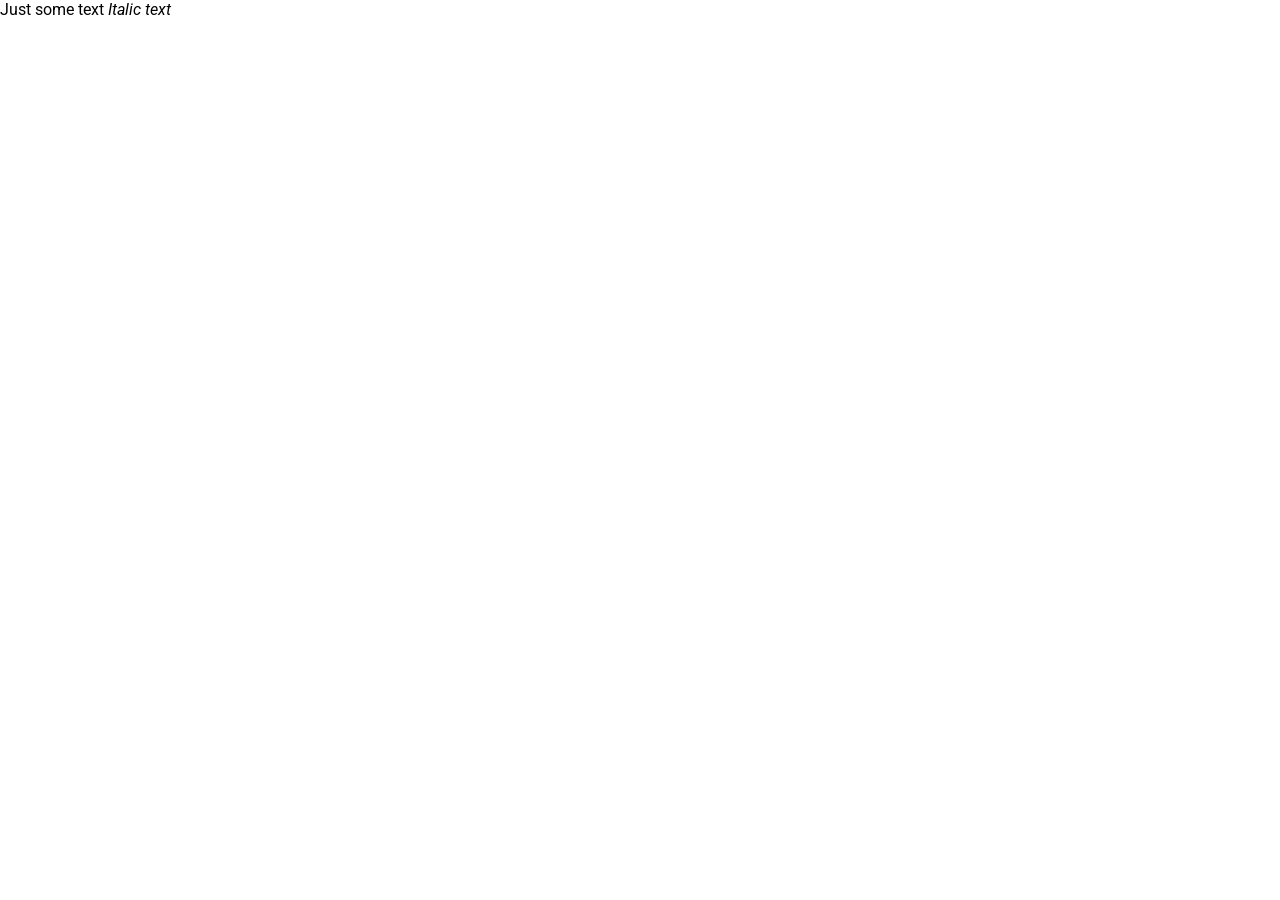
==== index.html @ 75c6f461 "chore: initial commit 1. Setup font as described in assignment description. 2. Configure rem referen" ====
<!doctype html>
<html lang="en">
  <head>
    <meta charset="UTF-8" />
    <meta name="viewport" content="width=device-width, initial-scale=1.0" />

    <link rel="stylesheet" href="css/reset.css" />

    <title>Document</title>
  </head>

  <body>
    Just some text

    <em> Italic text </em>
  </body>
</html>
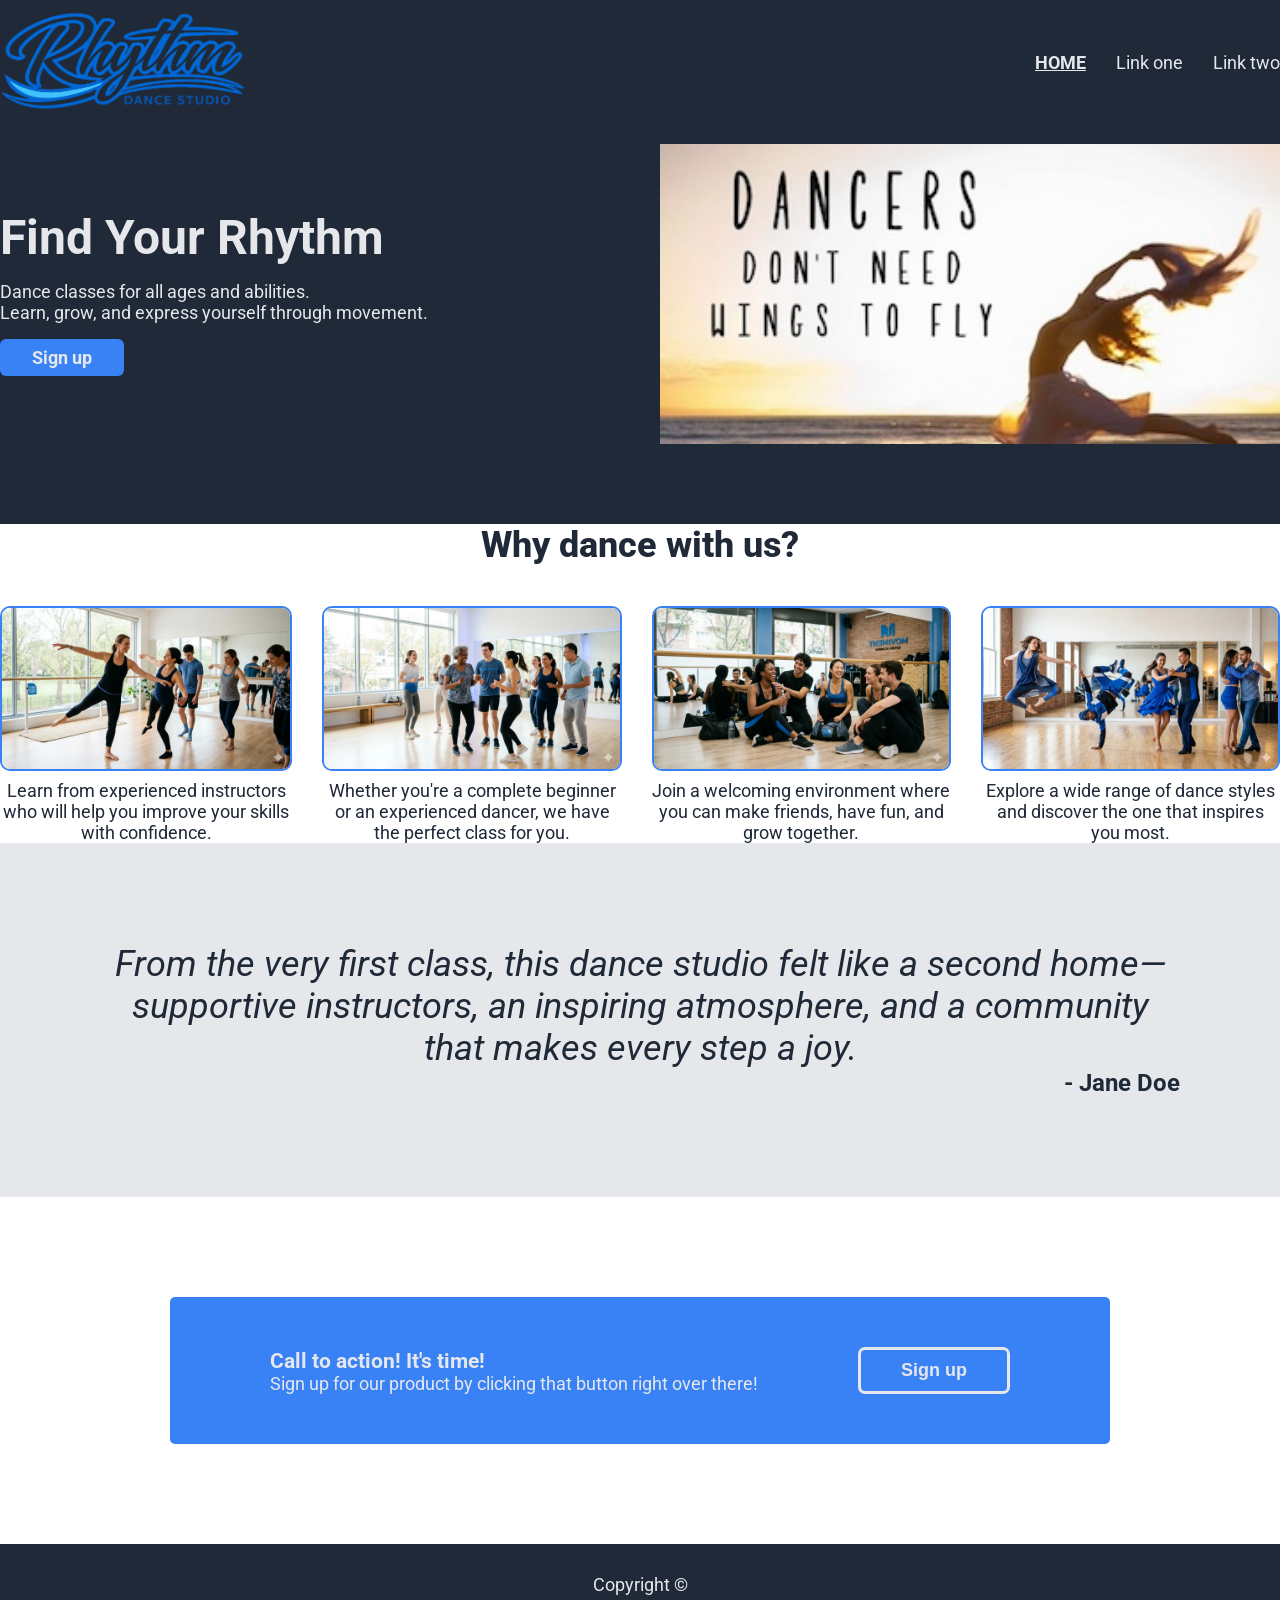
==== commit b0561b22: "Merge branch 'master' into feat-random-quote-section" ====
--- a/index.html
+++ b/index.html
@@ -1,17 +1,121 @@
 <!doctype html>
 <html lang="en">
-  <head>
-    <meta charset="UTF-8" />
-    <meta name="viewport" content="width=device-width, initial-scale=1.0" />
 
-    <link rel="stylesheet" href="css/reset.css" />
+<head>
+  <meta charset="UTF-8" />
+  <meta name="viewport" content="width=device-width, initial-scale=1.0" />
+  <link rel="stylesheet" href="css/reset.css" />
+  <link rel="stylesheet" href="css/typography.css" />
+  <link rel="stylesheet" href="css/style.css" />
 
-    <title>Document</title>
-  </head>
+  <title>Document</title>
+</head>
 
-  <body>
-    Just some text
+</html>
 
-    <em> Italic text </em>
-  </body>
-</html>
+<body>
+  <header>
+    <nav class="header-navigation">
+      <a href="./index.html">
+        <img src="./images/logo.png" alt="Rhythm Dance Studio" class="logo">
+      </a>
+      <ul class="header-links">
+        <li><a href="./index.html" class="active">HOME</a></li>
+        <li><a href="#">Link one</a></li>
+        <li><a href="#">Link two</a></li>
+      </ul>
+    </nav>
+
+    <div class="header-body">
+      <div class="header-body-content">
+        <h1 class="header-body-title">Find Your Rhythm</h1>
+        <p class="header-body-subtext">
+          Dance classes for all ages and abilities.
+          <br>
+          Learn, grow, and express yourself through movement.
+        </p>
+        <a href="#" class="btn-primary">Sign up</a>
+      </div>
+      <div class="header-body-image">
+        <img src="./images/dancer.jpeg" alt="Dancers do not need winks to fly">
+      </div>
+    </div>
+  </header>
+
+  <section>
+    <h2 class="section-title">Why dance with us?</h2>
+
+    <ul class="feature-list">
+      <li>
+        <figure class="feature">
+          <img src="./images/features/1.webp" alt="A teacher guiding students during a dance class." />
+
+          <figcaption>
+            Learn from experienced instructors who will help you improve your
+            skills with confidence.
+          </figcaption>
+        </figure>
+      </li>
+
+      <li>
+        <figure class="feature">
+          <img src="./images/features/2.webp" alt="Students of different ages and abilities dancing together." />
+
+          <figcaption>
+            Whether you're a complete beginner or an experienced dancer, we
+            have the perfect class for you.
+          </figcaption>
+        </figure>
+      </li>
+
+      <li>
+        <figure class="feature">
+          <img src="./images/features/3.webp" alt="Students laughing and interacting before or after class." />
+
+          <figcaption>
+            Join a welcoming environment where you can make friends, have fun,
+            and grow together.
+          </figcaption>
+        </figure>
+      </li>
+
+      <li>
+        <figure class="feature">
+          <img src="./images/features/4.webp"
+            alt="A showcase of different styles such as Salsa, Bachata, Hip-Hop, and Contemporary." />
+
+          <figcaption>
+            Explore a wide range of dance styles and discover the one that
+            inspires you most.
+          </figcaption>
+        </figure>
+      </li>
+    </ul>
+  </section>
+
+  <section class="quote-section">
+    <p class="text"><em>From the very first class, this dance studio felt like a second home—supportive
+        instructors, an
+        inspiring atmosphere, and a community that makes every step a joy.</em>
+    </p>
+    <p class="author"><strong>- Jane Doe</strong></p>
+  </section>
+
+  <section class="cta">
+    <div class="cta__content">
+      <h3 class="cta__title">Call to action! It's time!</h3>
+      <p class="cta__description">
+        Sign up for our product by clicking that button right over there!
+      </p>
+    </div>
+    <div class="cta__button-container">
+      <button class="cta__button">Sign up</button>
+    </div>
+  </section>
+
+  <footer class="footer">
+    <span class="footer__copyright">Copyright ©</span>
+  </footer>
+</body>
+
+</html>
--- a/css/typography.css
+++ b/css/typography.css
@@ -0,0 +1,9 @@
+.section-title {
+  font-size: var(--size-bigger);
+  font-weight: 800;
+  text-align: center;
+
+  margin-bottom: 4rem;
+
+  color: var(--color-text);
+}
--- a/css/style.css
+++ b/css/style.css
@@ -0,0 +1,184 @@
+.quote-section{
+    background-color: var(--color-text-light);
+    justify-content:center;
+    padding: 100px;
+}
+
+.quote-section .text{
+    font-size: var(--size-bigger);
+    font-weight: light;
+    color: var(--color-text);
+    text-align: center;
+}
+.quote-section .author{
+    font-size: var(--size-big);
+    color: var(--color-text);
+    text-align: right;
+}
+header {
+  background-color: var(--color-text);
+  padding: 0 0rem;
+}
+
+.header-navigation {
+  display: flex;
+  justify-content: space-between;
+  align-items: center;
+}
+
+.logo {
+  height: 10rem;
+  margin-top: 1rem;
+  margin-bottom: 1rem;
+}
+
+.header-links {
+  display: flex;
+  list-style: none;
+  gap: 3rem;
+}
+
+.header-links a {
+  color: var(--color-text-light);
+  text-decoration: none;
+  font-size: var(--size-normal);
+}
+
+.header-links a.active {
+  font-weight: bold;
+  text-decoration: underline;
+}
+
+.header-links a:hover {
+  font-weight: bold;
+}
+
+.header-body {
+  display: flex;
+  justify-content: space-between;
+  align-items: center;
+  gap: 4rem;
+  padding: 2rem 0 8rem;
+}
+
+.header-body-content {
+  flex: 1;
+  display: flex;
+  flex-direction: column;
+  align-items: flex-start;
+  gap: 1.6rem;
+}
+
+.header-body-title {
+  font-size: var(--size-hero);
+  font-weight: extra-bold;
+  color: var(--color-text-light);
+  line-height: 1.1;
+}
+
+.header-body-subtext {
+  font-size: var(--size-normal);
+  color: #e5e7eb;
+}
+
+.btn-primary {
+  display: inline-block;
+  background-color: var(--color-primary);
+  color: var(--color-text-light);
+  padding: 0.8rem 3.2rem;
+  border-radius: 6px;
+  text-decoration: none;
+  font-size: var(--size-normal);
+  font-weight: 700;
+  transition: all 0.3s ease;
+}
+
+.btn-primary:hover {
+  background-color: var(--color-text-light);
+  color: var(--color-primary);
+}
+
+.header-body-image {
+  flex: 1;
+  max-height: 300px;
+  overflow: hidden;
+  border-radius: none;
+}
+
+.header-body-image img {
+  width: 100%;
+  height: 100%;
+  object-fit: cover;
+}
+
+.feature {
+  min-width: 19rem;
+
+  overflow: hidden;
+}
+.feature img {
+  width: 100%;
+
+  object-fit: cover;
+
+  border: 2px solid var(--color-primary);
+  border-radius: 10px;
+}
+.feature figcaption {
+  font-size: var(--size-normal);
+  text-align: center;
+  margin-top: 0.5rem;
+}
+
+.feature-list {
+  display: flex;
+  list-style: none;
+  gap: 3rem;
+  justify-content: space-around;
+}
+/* -------------------------------cta - footer----------------------------------- */
+.cta {
+  display: flex;
+  justify-content: space-between;
+  align-items: center;
+
+  background-color: var(--color-primary);
+  border-radius: 0.5rem;
+  color: var(--color-text-light);
+
+  width: fit-content;
+  padding: 5rem 10rem;
+  margin: 10rem auto 10rem auto;
+  font-size: var(--size-normal);
+}
+
+.cta__button-container {
+  display: flex;
+  justify-content: center;
+  align-items: center;
+
+  gap: 2rem;
+  margin-left: 10rem;
+}
+.cta__button {
+  display: flex;
+  justify-content: center;
+  align-items: center;
+
+  padding: 1rem 4rem;
+  color: var(--color-text-light);
+  background-color: var(--color-primary);
+  font-size: var(--size-normal);
+  font-weight: 700;
+  border: 0.3rem solid var(--color-text-light);
+  border-radius: 0.7rem;
+  cursor: pointer;
+}
+
+.footer {
+  text-align: center;
+  background-color: var(--color-text);
+
+  padding: 3rem 0;
+  color: var(--color-text-light);
+}
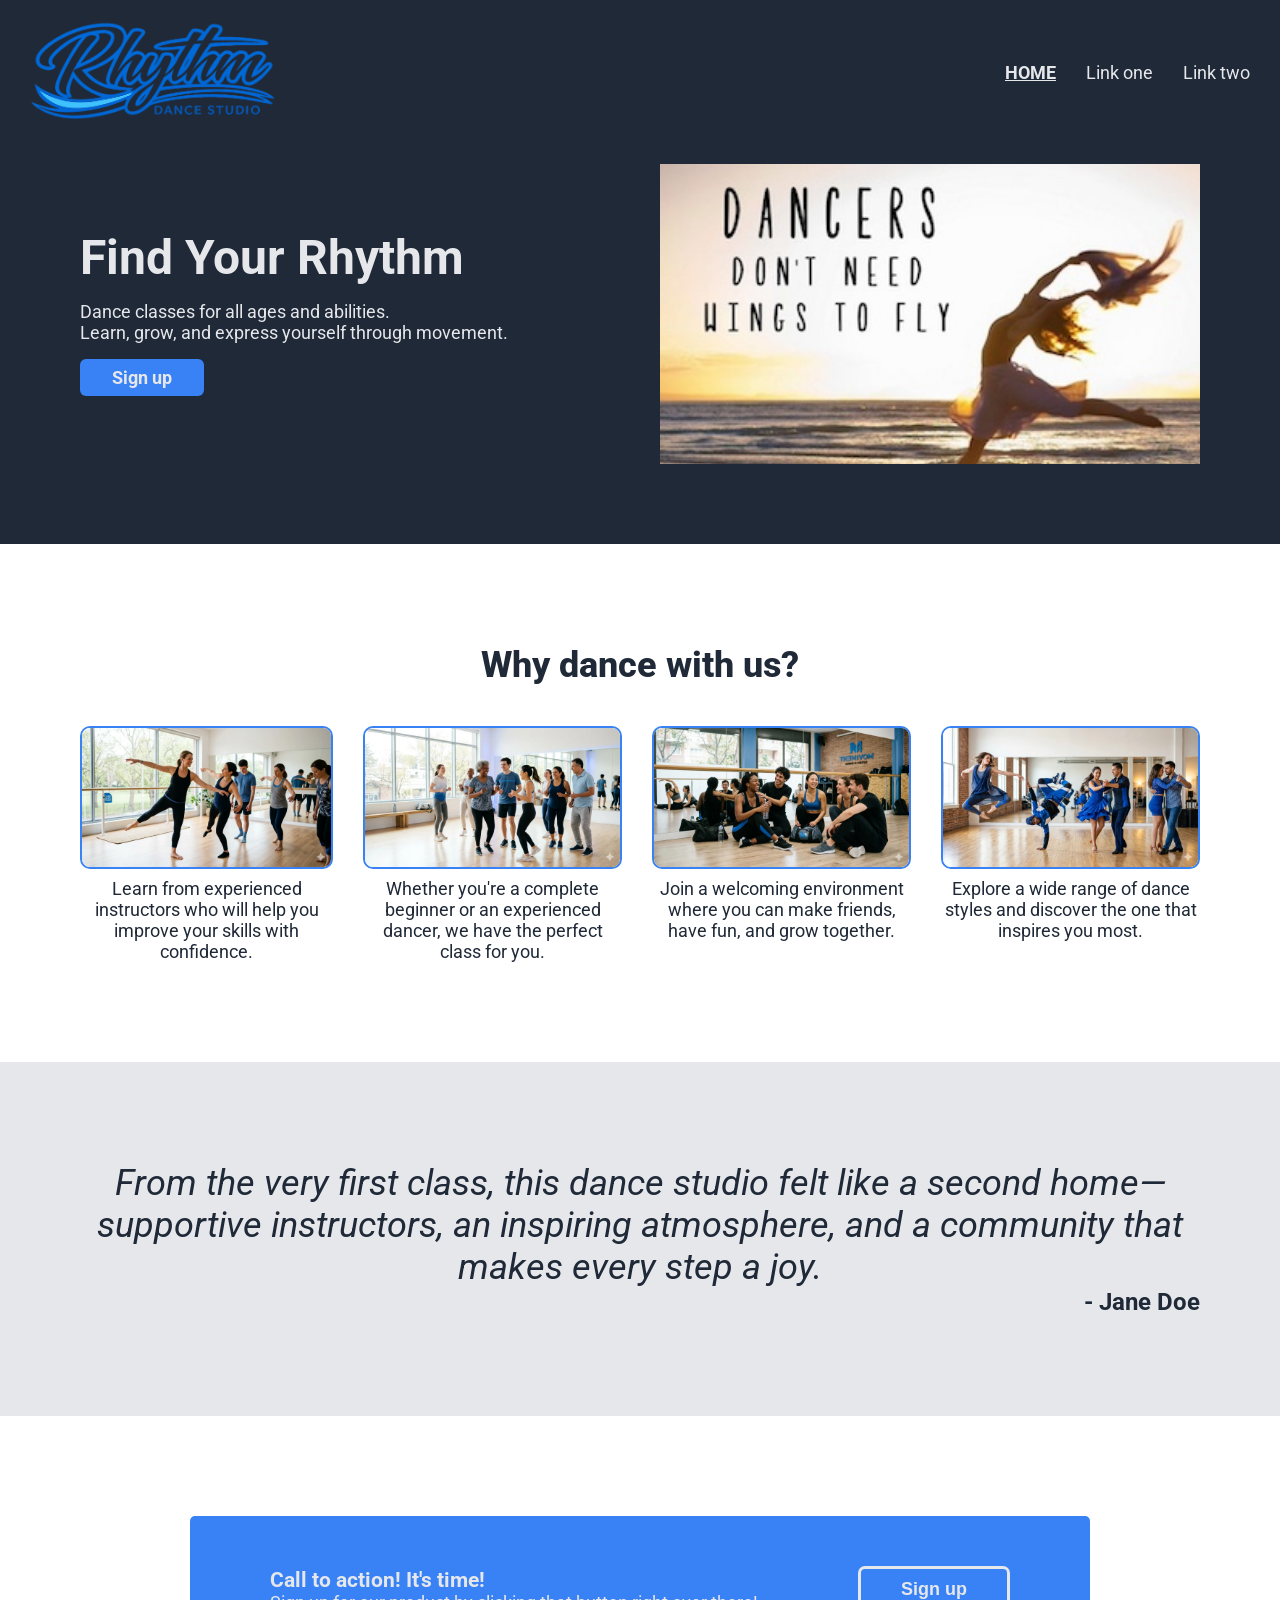
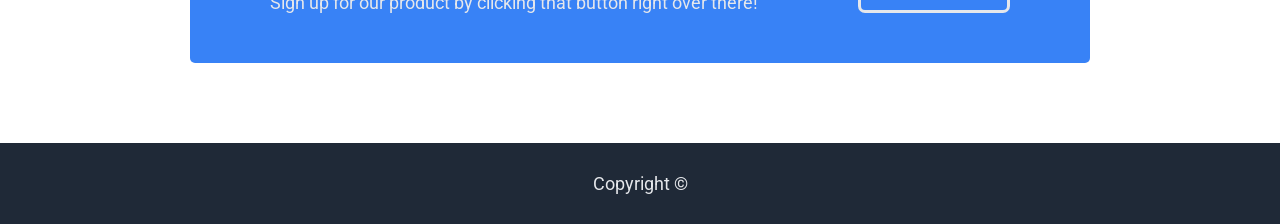
==== commit 38df27ad: "feat: arrange landing page section components into a column layout - Created .content-width, .vertic" ====
--- a/index.html
+++ b/index.html
@@ -1,121 +1,140 @@
 <!doctype html>
 <html lang="en">
+  <head>
+    <meta charset="UTF-8" />
+    <meta name="viewport" content="width=device-width, initial-scale=1.0" />
+    <link rel="stylesheet" href="css/reset.css" />
+    <link rel="stylesheet" href="css/typography.css" />
+    <link rel="stylesheet" href="css/style.css" />
+    <link rel="stylesheet" href="css/layout.css" />
 
-<head>
-  <meta charset="UTF-8" />
-  <meta name="viewport" content="width=device-width, initial-scale=1.0" />
-  <link rel="stylesheet" href="css/reset.css" />
-  <link rel="stylesheet" href="css/typography.css" />
-  <link rel="stylesheet" href="css/style.css" />
+    <title>Rhythm Dance Studio</title>
+  </head>
 
-  <title>Document</title>
-</head>
+  <body class="content-width">
+    <header>
+      <nav class="header-navigation">
+        <a href="./index.html">
+          <img src="./images/logo.png" alt="Rhythm Dance Studio" class="logo" />
+        </a>
 
+        <ul class="header-links">
+          <li><a href="./index.html" class="active">HOME</a></li>
+          <li><a href="#">Link one</a></li>
+          <li><a href="#">Link two</a></li>
+        </ul>
+      </nav>
+    </header>
+
+    <main class="vertical-column landing-page">
+      <section class="header-body">
+        <div class="header-body-content">
+          <h1 class="header-body-title">Find Your Rhythm</h1>
+
+          <p class="header-body-subtext">
+            Dance classes for all ages and abilities.
+            <br />
+            Learn, grow, and express yourself through movement.
+          </p>
+          <a href="#" class="btn-primary">Sign up</a>
+        </div>
+
+        <picture class="header-body-image">
+          <img
+            src="./images/dancer.jpeg"
+            alt="Dancers do not need wings to fly"
+          />
+        </picture>
+      </section>
+
+      <section>
+        <h2 class="section-title">Why dance with us?</h2>
+
+        <ul class="feature-list">
+          <li>
+            <figure class="feature">
+              <img
+                src="./images/features/1.webp"
+                alt="A teacher guiding students during a dance class."
+              />
+
+              <figcaption>
+                Learn from experienced instructors who will help you improve
+                your skills with confidence.
+              </figcaption>
+            </figure>
+          </li>
+
+          <li>
+            <figure class="feature">
+              <img
+                src="./images/features/2.webp"
+                alt="Students of different ages and abilities dancing together."
+              />
+
+              <figcaption>
+                Whether you're a complete beginner or an experienced dancer, we
+                have the perfect class for you.
+              </figcaption>
+            </figure>
+          </li>
+
+          <li>
+            <figure class="feature">
+              <img
+                src="./images/features/3.webp"
+                alt="Students laughing and interacting before or after class."
+              />
+
+              <figcaption>
+                Join a welcoming environment where you can make friends, have
+                fun, and grow together.
+              </figcaption>
+            </figure>
+          </li>
+
+          <li>
+            <figure class="feature">
+              <img
+                src="./images/features/4.webp"
+                alt="A showcase of different styles such as Salsa, Bachata, Hip-Hop, and Contemporary."
+              />
+
+              <figcaption>
+                Explore a wide range of dance styles and discover the one that
+                inspires you most.
+              </figcaption>
+            </figure>
+          </li>
+        </ul>
+      </section>
+
+      <section class="quote-section">
+        <p class="text">
+          <em
+            >From the very first class, this dance studio felt like a second
+            home—supportive instructors, an inspiring atmosphere, and a
+            community that makes every step a joy.</em
+          >
+        </p>
+        <p class="author"><strong>- Jane Doe</strong></p>
+      </section>
+
+      <section class="cta">
+        <div class="cta__content">
+          <h3 class="cta__title">Call to action! It's time!</h3>
+          <p class="cta__description">
+            Sign up for our product by clicking that button right over there!
+          </p>
+        </div>
+        <div class="cta__button-container">
+          <button class="cta__button">Sign up</button>
+        </div>
+      </section>
+    </main>
+
+    <footer class="footer">
+      <span class="footer__copyright">Copyright ©</span>
+    </footer>
+  </body>
 </html>
-
-<body>
-  <header>
-    <nav class="header-navigation">
-      <a href="./index.html">
-        <img src="./images/logo.png" alt="Rhythm Dance Studio" class="logo">
-      </a>
-      <ul class="header-links">
-        <li><a href="./index.html" class="active">HOME</a></li>
-        <li><a href="#">Link one</a></li>
-        <li><a href="#">Link two</a></li>
-      </ul>
-    </nav>
-
-    <div class="header-body">
-      <div class="header-body-content">
-        <h1 class="header-body-title">Find Your Rhythm</h1>
-        <p class="header-body-subtext">
-          Dance classes for all ages and abilities.
-          <br>
-          Learn, grow, and express yourself through movement.
-        </p>
-        <a href="#" class="btn-primary">Sign up</a>
-      </div>
-      <div class="header-body-image">
-        <img src="./images/dancer.jpeg" alt="Dancers do not need winks to fly">
-      </div>
-    </div>
-  </header>
-
-  <section>
-    <h2 class="section-title">Why dance with us?</h2>
-
-    <ul class="feature-list">
-      <li>
-        <figure class="feature">
-          <img src="./images/features/1.webp" alt="A teacher guiding students during a dance class." />
-
-          <figcaption>
-            Learn from experienced instructors who will help you improve your
-            skills with confidence.
-          </figcaption>
-        </figure>
-      </li>
-
-      <li>
-        <figure class="feature">
-          <img src="./images/features/2.webp" alt="Students of different ages and abilities dancing together." />
-
-          <figcaption>
-            Whether you're a complete beginner or an experienced dancer, we
-            have the perfect class for you.
-          </figcaption>
-        </figure>
-      </li>
-
-      <li>
-        <figure class="feature">
-          <img src="./images/features/3.webp" alt="Students laughing and interacting before or after class." />
-
-          <figcaption>
-            Join a welcoming environment where you can make friends, have fun,
-            and grow together.
-          </figcaption>
-        </figure>
-      </li>
-
-      <li>
-        <figure class="feature">
-          <img src="./images/features/4.webp"
-            alt="A showcase of different styles such as Salsa, Bachata, Hip-Hop, and Contemporary." />
-
-          <figcaption>
-            Explore a wide range of dance styles and discover the one that
-            inspires you most.
-          </figcaption>
-        </figure>
-      </li>
-    </ul>
-  </section>
-
-  <section class="quote-section">
-    <p class="text"><em>From the very first class, this dance studio felt like a second home—supportive
-        instructors, an
-        inspiring atmosphere, and a community that makes every step a joy.</em>
-    </p>
-    <p class="author"><strong>- Jane Doe</strong></p>
-  </section>
-
-  <section class="cta">
-    <div class="cta__content">
-      <h3 class="cta__title">Call to action! It's time!</h3>
-      <p class="cta__description">
-        Sign up for our product by clicking that button right over there!
-      </p>
-    </div>
-    <div class="cta__button-container">
-      <button class="cta__button">Sign up</button>
-    </div>
-  </section>
-
-  <footer class="footer">
-    <span class="footer__copyright">Copyright ©</span>
-  </footer>
-</body>
-
-</html>
--- a/css/style.css
+++ b/css/style.css
@@ -1,21 +1,23 @@
-.quote-section{
-    background-color: var(--color-text-light);
-    justify-content:center;
-    padding: 100px;
+.quote-section {
+  background-color: var(--color-text-light);
+  justify-content: center;
+  padding: 100px;
 }
 
-.quote-section .text{
-    font-size: var(--size-bigger);
-    font-weight: light;
-    color: var(--color-text);
-    text-align: center;
+.quote-section .text {
+  font-size: var(--size-bigger);
+  font-weight: light;
+  color: var(--color-text);
+  text-align: center;
 }
-.quote-section .author{
-    font-size: var(--size-big);
-    color: var(--color-text);
-    text-align: right;
+.quote-section .author {
+  font-size: var(--size-big);
+  color: var(--color-text);
+  text-align: right;
 }
-header {
+
+header,
+.header-body {
   background-color: var(--color-text);
   padding: 0 0rem;
 }
@@ -24,6 +26,8 @@
   display: flex;
   justify-content: space-between;
   align-items: center;
+
+  padding: 1rem 3rem;
 }
 
 .logo {
@@ -50,13 +54,16 @@
 }
 
 .header-links a:hover {
-  font-weight: bold;
+  text-decoration: underline;
 }
 
 .header-body {
   display: flex;
   justify-content: space-between;
   align-items: center;
+
+  width: 100%;
+
   gap: 4rem;
   padding: 2rem 0 8rem;
 }
@@ -136,10 +143,10 @@
   gap: 3rem;
   justify-content: space-around;
 }
-/* -------------------------------cta - footer----------------------------------- */
+
 .cta {
   display: flex;
-  justify-content: space-between;
+  justify-content: center;
   align-items: center;
 
   background-color: var(--color-primary);
@@ -148,7 +155,7 @@
 
   width: fit-content;
   padding: 5rem 10rem;
-  margin: 10rem auto 10rem auto;
+  /* margin: 10rem auto 10rem auto; */
   font-size: var(--size-normal);
 }
 
--- a/css/layout.css
+++ b/css/layout.css
@@ -0,0 +1,21 @@
+.content-width {
+  max-width: 140rem;
+  margin: 0 auto;
+}
+
+.vertical-column {
+  display: flex;
+  flex-direction: column;
+
+  align-items: center;
+
+  gap: 10rem;
+}
+
+.landing-page > section {
+  padding-left: 8rem;
+  padding-right: 8rem;
+}
+.landing-page + footer {
+  margin-top: 8rem;
+}
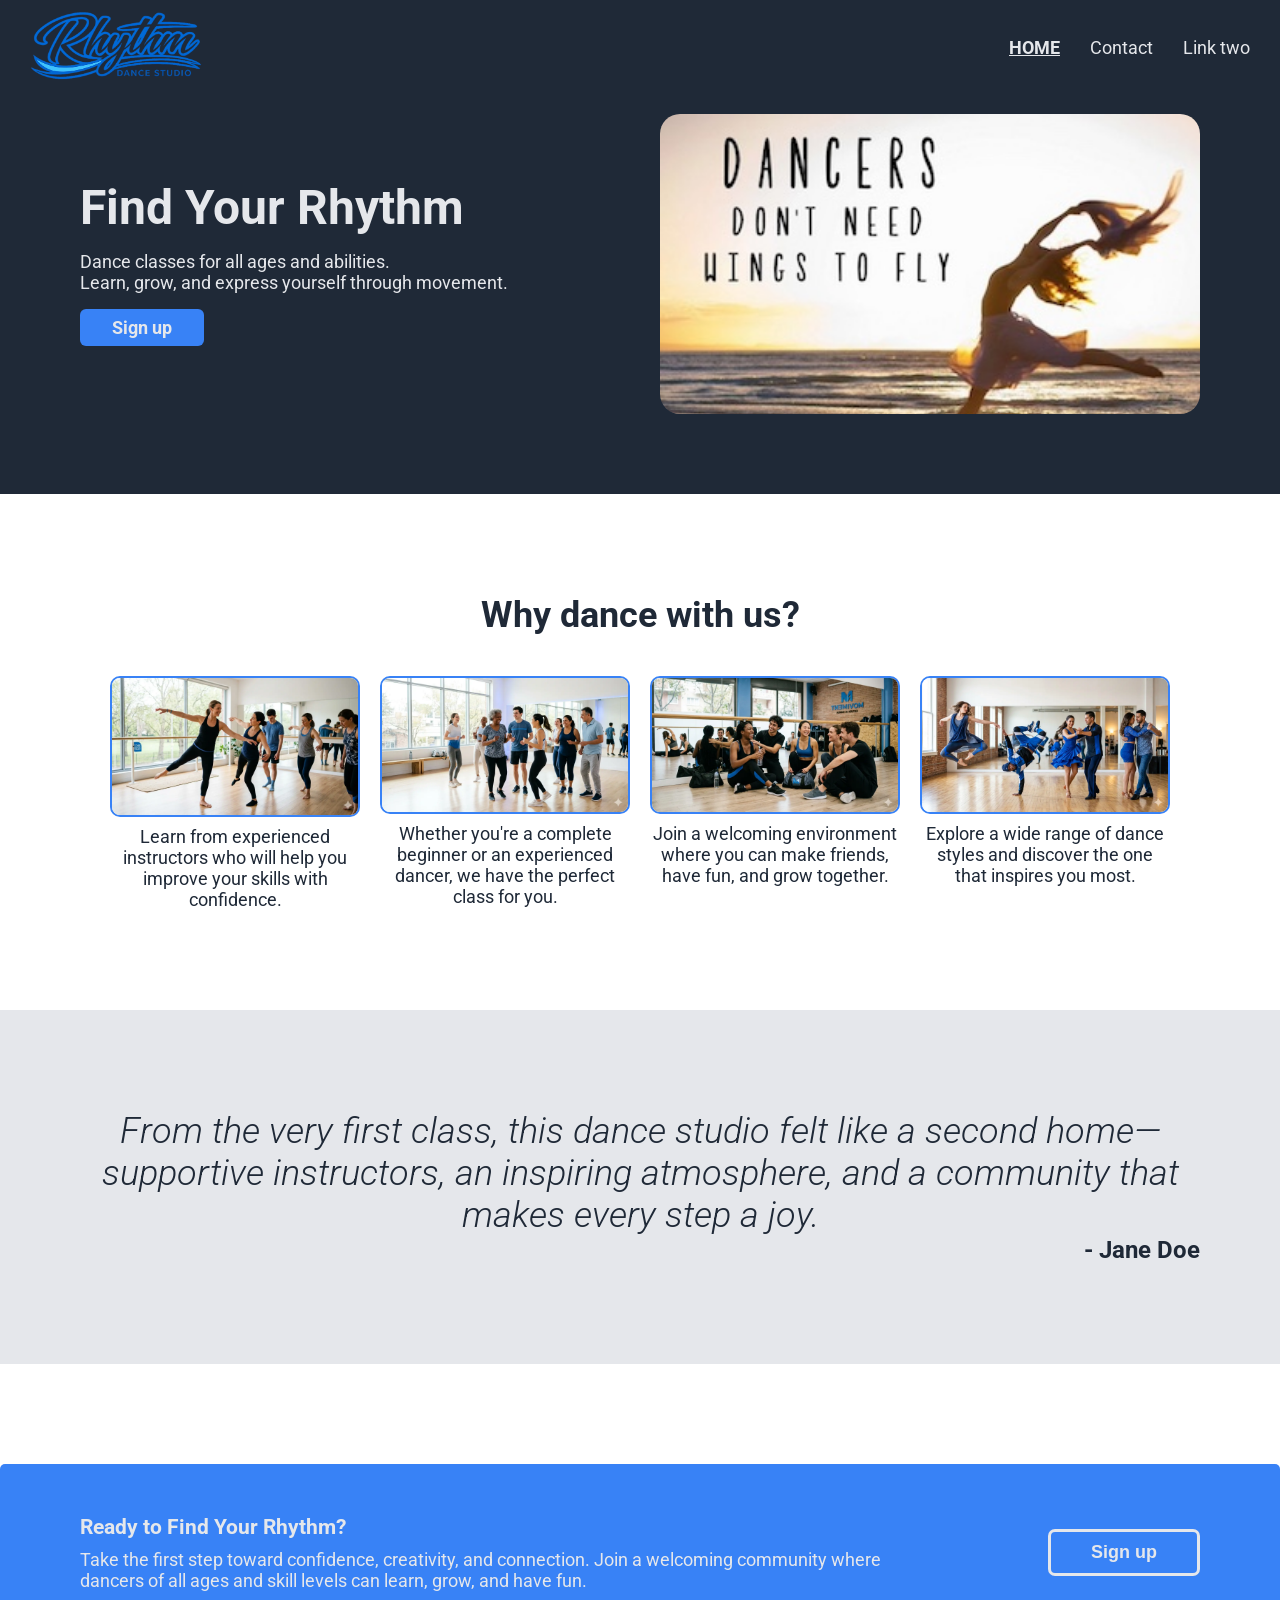
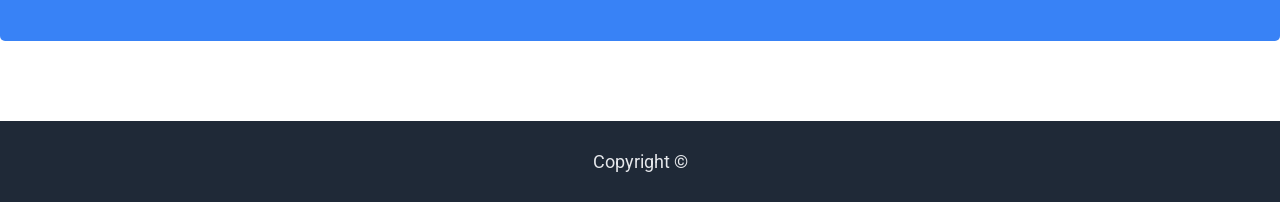
==== commit a40353e8: "Merge remote-tracking branch 'upstream/master'" ====
--- a/index.html
+++ b/index.html
@@ -3,6 +3,7 @@
   <head>
     <meta charset="UTF-8" />
     <meta name="viewport" content="width=device-width, initial-scale=1.0" />
+
     <link rel="stylesheet" href="css/reset.css" />
     <link rel="stylesheet" href="css/typography.css" />
     <link rel="stylesheet" href="css/style.css" />
@@ -20,18 +21,18 @@
 
         <ul class="header-links">
           <li><a href="./index.html" class="active">HOME</a></li>
-          <li><a href="#">Link one</a></li>
+          <li><a href="./pages/contact.html">Contact</a></li>
           <li><a href="#">Link two</a></li>
         </ul>
       </nav>
     </header>
 
-    <main class="vertical-column landing-page">
-      <section class="header-body">
-        <div class="header-body-content">
-          <h1 class="header-body-title">Find Your Rhythm</h1>
+    <main class="vertical-column sections-padding">
+      <section class="hero-body">
+        <div class="hero-body-content">
+          <h1 class="hero-body-title">Find Your Rhythm</h1>
 
-          <p class="header-body-subtext">
+          <p class="hero-body-subtext">
             Dance classes for all ages and abilities.
             <br />
             Learn, grow, and express yourself through movement.
@@ -39,7 +40,7 @@
           <a href="#" class="btn-primary">Sign up</a>
         </div>
 
-        <picture class="header-body-image">
+        <picture class="hero-body-image">
           <img
             src="./images/dancer.jpeg"
             alt="Dancers do not need wings to fly"
@@ -122,14 +123,16 @@
 
       <section class="cta">
         <div class="cta__content">
-          <h3 class="cta__title">Call to action! It's time!</h3>
+          <h3 class="cta__title">Ready to Find Your Rhythm?</h3>
+
           <p class="cta__description">
-            Sign up for our product by clicking that button right over there!
+            Take the first step toward confidence, creativity, and connection.
+            Join a welcoming community where dancers of all ages and skill
+            levels can learn, grow, and have fun.
           </p>
         </div>
-        <div class="cta__button-container">
-          <button class="cta__button">Sign up</button>
-        </div>
+
+        <button class="cta__button">Sign up</button>
       </section>
     </main>
 
--- a/css/typography.css
+++ b/css/typography.css
@@ -1,6 +1,6 @@
 .section-title {
   font-size: var(--size-bigger);
-  font-weight: 800;
+  font-weight: extra-bold;
   text-align: center;
 
   margin-bottom: 4rem;
--- a/css/style.css
+++ b/css/style.css
@@ -6,7 +6,9 @@
 
 .quote-section .text {
   font-size: var(--size-bigger);
-  font-weight: light;
+  font-weight: 300;
+  font-style: italic;
+
   color: var(--color-text);
   text-align: center;
 }
@@ -16,10 +18,21 @@
   text-align: right;
 }
 
-header,
-.header-body {
+.hero-body {
+  display: flex;
+  justify-content: space-between;
+  align-items: center;
+
   background-color: var(--color-text);
-  padding: 0 0rem;
+
+  width: 100%;
+
+  gap: 4rem;
+  padding: 2rem 0 8rem;
+
+  @media (max-width: 820px) {
+    flex-direction: column;
+  }
 }
 
 .header-navigation {
@@ -27,13 +40,18 @@
   justify-content: space-between;
   align-items: center;
 
+  background-color: var(--color-text);
+
   padding: 1rem 3rem;
+
+  @media (max-width: 680px) {
+    flex-direction: column;
+    gap: 2rem;
+  }
 }
 
 .logo {
-  height: 10rem;
-  margin-top: 1rem;
-  margin-bottom: 1rem;
+  height: 7rem;
 }
 
 .header-links {
@@ -57,33 +75,24 @@
   text-decoration: underline;
 }
 
-.header-body {
-  display: flex;
-  justify-content: space-between;
-  align-items: center;
-
-  width: 100%;
-
-  gap: 4rem;
-  padding: 2rem 0 8rem;
-}
-
-.header-body-content {
+.hero-body-content {
   flex: 1;
+
   display: flex;
   flex-direction: column;
   align-items: flex-start;
+
   gap: 1.6rem;
 }
 
-.header-body-title {
+.hero-body-title {
   font-size: var(--size-hero);
   font-weight: extra-bold;
   color: var(--color-text-light);
   line-height: 1.1;
 }
 
-.header-body-subtext {
+.hero-body-subtext {
   font-size: var(--size-normal);
   color: #e5e7eb;
 }
@@ -105,23 +114,30 @@
   color: var(--color-primary);
 }
 
-.header-body-image {
+.hero-body-image {
   flex: 1;
-  max-height: 300px;
+  max-height: 30rem;
   overflow: hidden;
-  border-radius: none;
-}
-
-.header-body-image img {
+  border-radius: 20px;
+}
+
+.hero-body-image img {
   width: 100%;
   height: 100%;
   object-fit: cover;
 }
 
 .feature {
-  min-width: 19rem;
-
-  overflow: hidden;
+  min-width: 21rem;
+  max-width: 25rem;
+
+  @media (max-width: 1222px) {
+    max-width: 30rem;
+  }
+
+  @media (max-width: 705px) {
+    max-width: 40rem;
+  }
 }
 .feature img {
   width: 100%;
@@ -139,15 +155,22 @@
 
 .feature-list {
   display: flex;
+  justify-content: center;
+  flex-wrap: wrap;
+
+  width: 100%;
+
+  gap: 2rem;
+
   list-style: none;
-  gap: 3rem;
-  justify-content: space-around;
 }
 
 .cta {
   display: flex;
   justify-content: center;
   align-items: center;
+
+  gap: 10rem;
 
   background-color: var(--color-primary);
   border-radius: 0.5rem;
@@ -155,19 +178,25 @@
 
   width: fit-content;
   padding: 5rem 10rem;
-  /* margin: 10rem auto 10rem auto; */
-  font-size: var(--size-normal);
-}
-
-.cta__button-container {
-  display: flex;
-  justify-content: center;
-  align-items: center;
-
-  gap: 2rem;
-  margin-left: 10rem;
-}
+
+  font-size: var(--size-normal);
+
+  @media (max-width: 700px) {
+    flex-direction: column;
+    gap: 4rem;
+  }
+}
+
+.cta__content {
+  display: flex;
+  flex-direction: column;
+
+  gap: 1rem;
+}
+
 .cta__button {
+  flex-shrink: 0;
+
   display: flex;
   justify-content: center;
   align-items: center;
@@ -189,3 +218,112 @@
   padding: 3rem 0;
   color: var(--color-text-light);
 }
+
+.contact-icon {
+  display: inline-block;
+  width: 6rem;
+  height: 6rem;
+
+  transform: scale(1.8);
+
+  background-color: var(--color-primary);
+
+  -webkit-mask-size: contain;
+  mask-size: contain;
+}
+.contact-icon__location {
+  -webkit-mask: url('../images/icons/map-pin.svg') no-repeat center;
+  mask: url('../images/icons/map-pin.svg') no-repeat center;
+}
+.contact-icon__phone {
+  -webkit-mask: url('../images/icons/phone.svg') no-repeat center;
+  mask: url('../images/icons/phone.svg') no-repeat center;
+}
+.contact-icon__email {
+  -webkit-mask: url('../images/icons/mail.svg') no-repeat center;
+  mask: url('../images/icons/mail.svg') no-repeat center;
+}
+
+.contact-card {
+  display: flex;
+  flex-direction: column;
+  align-items: center;
+  justify-content: center;
+
+  min-width: 30rem;
+  flex: 1;
+
+  gap: 1rem;
+
+  padding: 0.5rem 2rem 2.5rem;
+
+  border: 1px solid var(--color-text-light);
+  border-radius: 10px;
+
+  text-align: center;
+}
+.contact-card__title {
+  font-size: var(--size-big);
+  font-weight: 700;
+}
+.contact-card__text {
+  font-size: var(--size-normal);
+  font-style: italic;
+}
+
+.contact-cards {
+  display: flex;
+  justify-content: center;
+  flex-wrap: wrap;
+
+  gap: 2rem;
+
+  list-style: none;
+}
+
+.contact-form-section {
+  gap: 3rem;
+
+  background-color: var(--color-text-light);
+
+  padding-top: 6rem;
+  padding-bottom: 6rem;
+}
+.contact-form-section picture {
+  border: 1px solid var(--color-text);
+  border-radius: 10px;
+  overflow: hidden;
+}
+
+.contact-form {
+  display: flex;
+  flex-direction: column;
+  gap: 2rem;
+
+  padding: 2rem 3rem;
+
+  border: 1px solid var(--color-primary);
+  border-radius: 10px;
+}
+.contact-form .row-elements-equal-size {
+  gap: 1rem;
+}
+.contact-form__message-wrapper {
+  flex: 1;
+}
+.contact-form__message {
+  height: 100%;
+}
+.contact-form .input-with-label {
+  @media (max-width: 820px) {
+    flex: 1;
+    width: 100%;
+  }
+}
+
+.input-with-label {
+  display: flex;
+  flex-direction: column;
+
+  gap: 0.5rem;
+}
--- a/css/layout.css
+++ b/css/layout.css
@@ -11,11 +11,43 @@
 
   gap: 10rem;
 }
+.vertical-column.contact-page {
+  gap: 3rem;
+}
 
-.landing-page > section {
+.sections-padding > section {
   padding-left: 8rem;
   padding-right: 8rem;
 }
-.landing-page + footer {
+.sections-padding + footer {
   margin-top: 8rem;
 }
+.sections-padding.contact-page + footer {
+  margin-top: 3rem;
+}
+
+.row-elements-equal-size {
+  display: flex;
+}
+.row-elements-equal-size > * {
+  max-width: 50%;
+}
+.row-elements-equal-size img {
+  width: 100%;
+  height: 100%;
+  object-fit: cover;
+}
+.row-elements-equal-size.contact-form-section {
+  @media (max-width: 820px) {
+    flex-direction: column;
+    align-items: center;
+  }
+}
+.row-elements-equal-size.contact-form-section > * {
+  @media (max-width: 820px) {
+    flex-direction: column;
+    align-items: center;
+
+    max-width: 100%;
+  }
+}
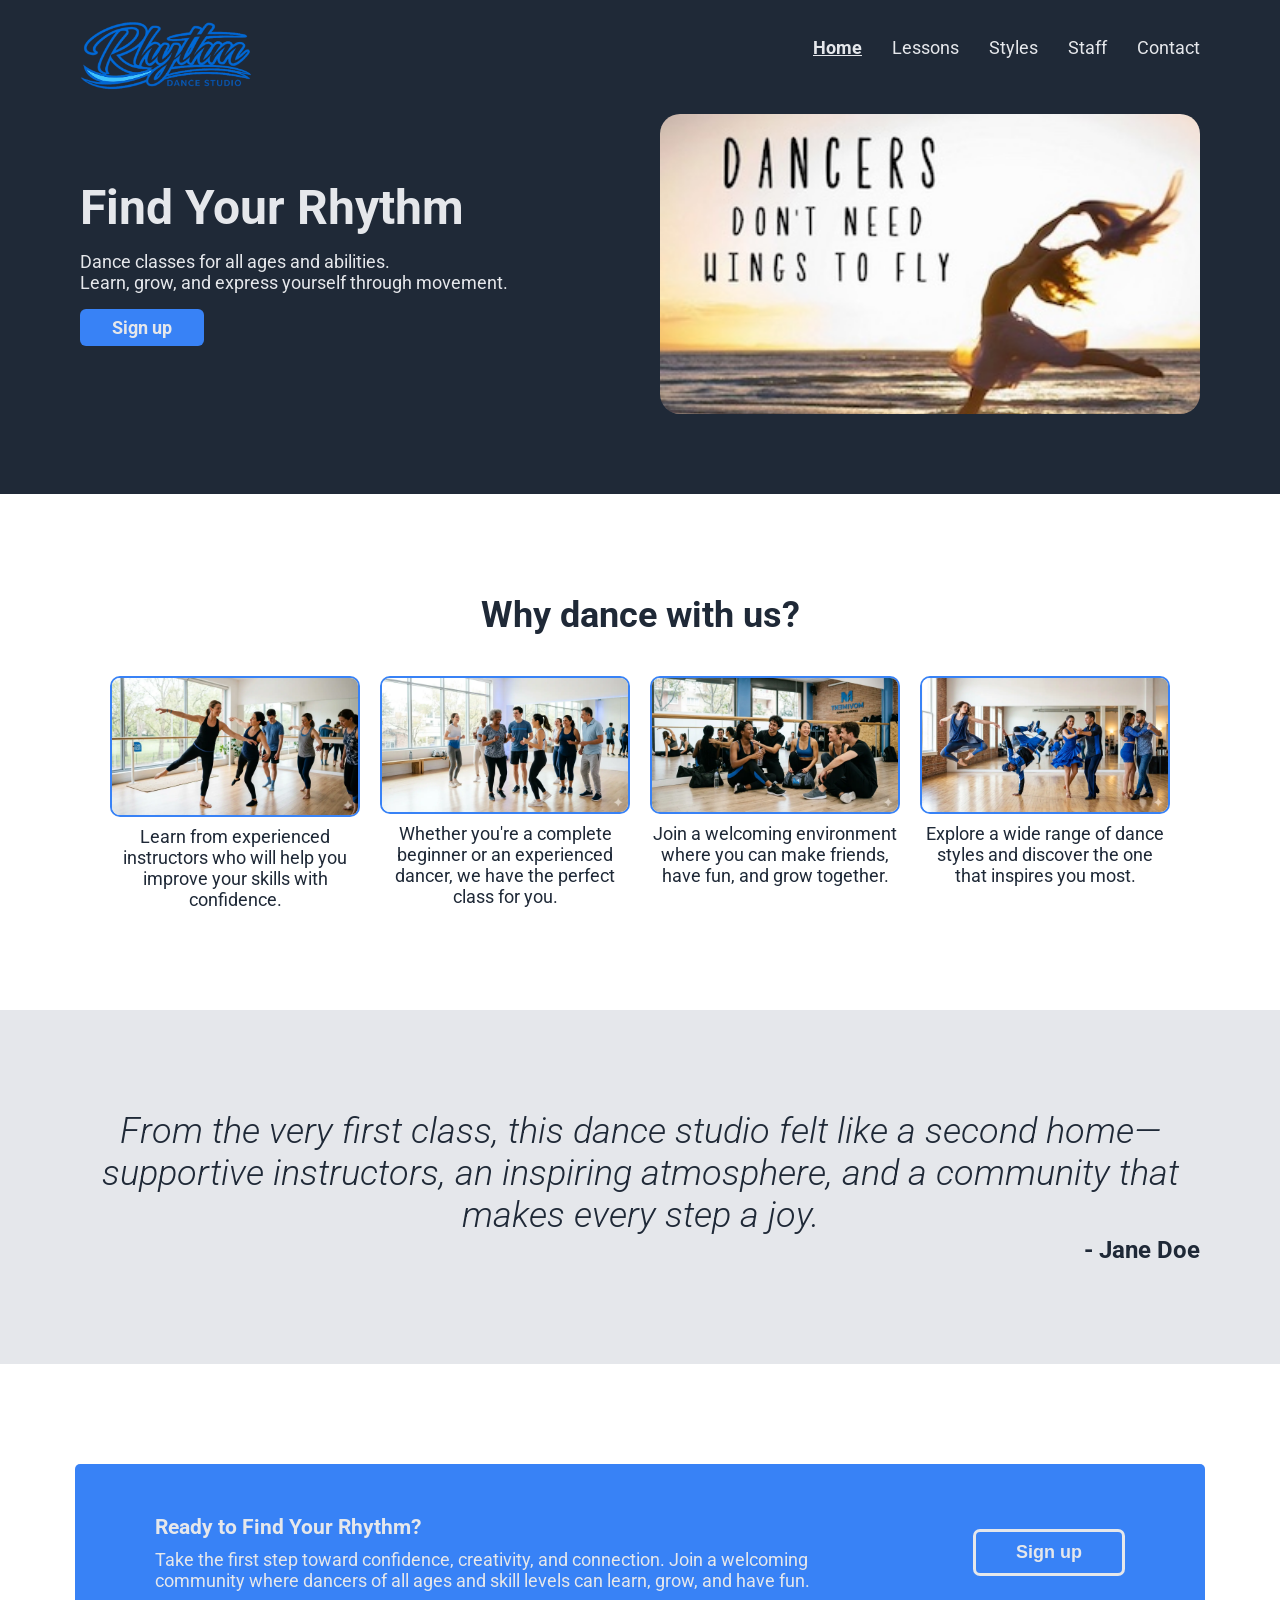
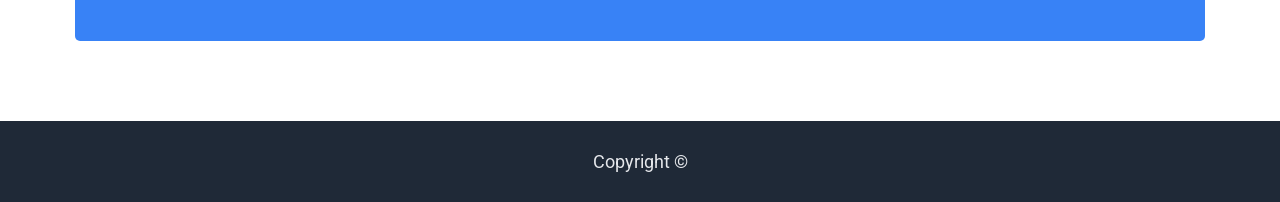
==== commit c1135f09: "Merge remote-tracking branch 'upstream/master'" ====
--- a/index.html
+++ b/index.html
@@ -18,12 +18,23 @@
         <a href="./index.html">
           <img src="./images/logo.png" alt="Rhythm Dance Studio" class="logo" />
         </a>
+        <div class="mobile-menu">
+          <input type="checkbox" id="nav-toggle" class="nav-toggle" />
 
-        <ul class="header-links">
-          <li><a href="./index.html" class="active">HOME</a></li>
-          <li><a href="./pages/contact.html">Contact</a></li>
-          <li><a href="#">Link two</a></li>
-        </ul>
+          <label for="nav-toggle" class="nav-toggle-label">
+            <span></span>
+            <span></span>
+            <span></span>
+          </label>
+
+          <ul class="header-links">
+            <li><a href="./index.html" class="active">Home</a></li>
+            <li><a href="./pages/lessons.html">Lessons</a></li>
+            <li><a href="./pages/styles.html">Styles</a></li>
+            <li><a href="./pages/staff.html">Staff</a></li>
+            <li><a href="./pages/contact.html">Contact</a></li>
+          </ul>
+        </div>
       </nav>
     </header>
 
@@ -132,7 +143,7 @@
           </p>
         </div>
 
-        <button class="cta__button">Sign up</button>
+        <button class="cta__button btn-primary">Sign up</button>
       </section>
     </main>
 
--- a/css/style.css
+++ b/css/style.css
@@ -1,7 +1,7 @@
 .quote-section {
-  background-color: var(--color-text-light);
-  justify-content: center;
-  padding: 100px;
+    background-color: var(--color-text-light);
+    justify-content:center;
+    padding: 10rem;
 }
 
 .quote-section .text {
@@ -41,23 +41,88 @@
   align-items: center;
 
   background-color: var(--color-text);
-
-  padding: 1rem 3rem;
-
-  @media (max-width: 680px) {
-    flex-direction: column;
-    gap: 2rem;
-  }
+  padding-left: 8rem;
+  padding-right: 8rem;
+  position: relative;
+}
+
+.mobile-menu {
+  position: relative;
 }
 
 .logo {
   height: 7rem;
+  margin-top: 2rem;
+}
+
+.nav-toggle {
+  display: none;
+}
+
+.nav-toggle-label {
+  display: none;
+  flex-direction: column;
+  justify-content: center;
+  gap: 0.4rem;
+
+  cursor: pointer;
+
+  @media (max-width: 680px) {
+    display: flex;
+  }
+}
+
+.nav-toggle-label span {
+  display: block;
+  width: 2.5rem;
+  height: 0.3rem;
+
+  background-color: var(--color-text-light);
+  border-radius: 2px;
 }
 
 .header-links {
   display: flex;
   list-style: none;
   gap: 3rem;
+
+  @media (max-width: 680px) {
+    display: none;
+    flex-direction: column;
+    align-items: flex-end;
+
+    position: absolute;
+    top: calc(100% + 1rem);
+    right: 0;
+
+    background-color: var(--color-text);
+
+    padding: 1.5rem 2rem;
+    border-radius: 0.5rem;
+
+    gap: 1rem;
+
+    z-index: 10;
+
+    .nav-toggle-label {
+      display: flex;
+    }
+  }
+}
+
+.nav-toggle:checked ~ .header-links {
+  display: flex;
+}
+
+@media (max-width: 680px) {
+  .header-navigation {
+    padding-left: 2rem;
+    padding-right: 2rem;
+  }
+
+  .logo {
+    height: 5rem;
+  }
 }
 
 .header-links a {
@@ -81,6 +146,15 @@
   display: flex;
   flex-direction: column;
   align-items: flex-start;
+
+  gap: 1.6rem;
+}
+
+.styles-page-content {
+  flex: 1;
+  display: flex;
+  flex-direction: column;
+  align-items: center;
 
   gap: 1.6rem;
 }
@@ -139,6 +213,7 @@
     max-width: 40rem;
   }
 }
+
 .feature img {
   width: 100%;
 
@@ -147,6 +222,7 @@
   border: 2px solid var(--color-primary);
   border-radius: 10px;
 }
+
 .feature figcaption {
   font-size: var(--size-normal);
   text-align: center;
@@ -176,7 +252,6 @@
   border-radius: 0.5rem;
   color: var(--color-text-light);
 
-  width: fit-content;
   padding: 5rem 10rem;
 
   font-size: var(--size-normal);
@@ -219,6 +294,55 @@
   color: var(--color-text-light);
 }
 
+.bio-list {
+  list-style: none;
+  display: flex;
+  flex-direction: column;
+  gap: 5rem;
+  padding: 2rem;
+}
+
+.bio-item {
+  display: flex;
+  flex-direction: row;
+  align-items: flex-start;
+  gap: 4rem;
+}
+
+.bio{
+  text-align: justify;
+  font-size: var(--size-normal);
+}
+
+.bio-header{
+  display: flex;
+  flex-direction: column;
+  align-items: flex-start;
+}
+
+.bio-text {
+
+  justify-content: center;
+  align-items: center;
+  padding: 2rem;
+}
+
+.name{
+  text-align: center;
+}
+
+.role{
+  text-align: center;
+}
+
+.bio-picture {
+  width: 15rem;
+  height: 17.5rem;
+  border-radius: 2rem;
+  border: 2px solid var(--color-primary);
+}
+
+
 .contact-icon {
   display: inline-block;
   width: 6rem;
@@ -231,14 +355,17 @@
   -webkit-mask-size: contain;
   mask-size: contain;
 }
+
 .contact-icon__location {
   -webkit-mask: url('../images/icons/map-pin.svg') no-repeat center;
   mask: url('../images/icons/map-pin.svg') no-repeat center;
 }
+
 .contact-icon__phone {
   -webkit-mask: url('../images/icons/phone.svg') no-repeat center;
   mask: url('../images/icons/phone.svg') no-repeat center;
 }
+
 .contact-icon__email {
   -webkit-mask: url('../images/icons/mail.svg') no-repeat center;
   mask: url('../images/icons/mail.svg') no-repeat center;
@@ -262,10 +389,12 @@
 
   text-align: center;
 }
+
 .contact-card__title {
   font-size: var(--size-big);
   font-weight: 700;
 }
+
 .contact-card__text {
   font-size: var(--size-normal);
   font-style: italic;
@@ -289,6 +418,7 @@
   padding-top: 6rem;
   padding-bottom: 6rem;
 }
+
 .contact-form-section picture {
   border: 1px solid var(--color-text);
   border-radius: 10px;
@@ -305,15 +435,26 @@
   border: 1px solid var(--color-primary);
   border-radius: 10px;
 }
+
+.contact-form,
+.name-email-wrapper {
+  @media (max-width: 820px) {
+    width: 100%;
+  }
+}
+
 .contact-form .row-elements-equal-size {
   gap: 1rem;
 }
+
 .contact-form__message-wrapper {
   flex: 1;
 }
+
 .contact-form__message {
   height: 100%;
 }
+
 .contact-form .input-with-label {
   @media (max-width: 820px) {
     flex: 1;
--- a/css/layout.css
+++ b/css/layout.css
@@ -1,5 +1,5 @@
 .content-width {
-  max-width: 140rem;
+  /*max-width: 140rem;*/
   margin: 0 auto;
 }
 
@@ -11,6 +11,7 @@
 
   gap: 10rem;
 }
+
 .vertical-column.contact-page {
   gap: 3rem;
 }
@@ -18,31 +19,66 @@
 .sections-padding > section {
   padding-left: 8rem;
   padding-right: 8rem;
+
+  @media (max-width: 700px) {
+    padding-left: 4rem;
+    padding-right: 4rem;
+  }
+
+  @media (max-width: 460px) {
+    padding-left: 2rem;
+    padding-right: 2rem;
+  }
 }
+
+.sections-padding > section:not(.cta) {
+  width: 100%;
+}
+
+.sections-padding > .cta {
+  width: calc(100% - 15rem);
+}
+
+@media (max-width: 700px) {
+  .sections-padding > .cta {
+    width: 100%;
+  }
+}
+
 .sections-padding + footer {
   margin-top: 8rem;
 }
+
 .sections-padding.contact-page + footer {
   margin-top: 3rem;
+}
+
+.styles-page {
+    padding-top: 5rem;
+    text-align: center;
 }
 
 .row-elements-equal-size {
   display: flex;
 }
+
 .row-elements-equal-size > * {
   max-width: 50%;
 }
+
 .row-elements-equal-size img {
   width: 100%;
   height: 100%;
   object-fit: cover;
 }
+
 .row-elements-equal-size.contact-form-section {
   @media (max-width: 820px) {
     flex-direction: column;
     align-items: center;
   }
 }
+
 .row-elements-equal-size.contact-form-section > * {
   @media (max-width: 820px) {
     flex-direction: column;
@@ -51,3 +87,15 @@
     max-width: 100%;
   }
 }
+
+.row-elements-equal-size.name-email-wrapper {
+  @media (max-width: 820px) {
+    flex-direction: column;
+  }
+}
+
+.row-elements-equal-size.name-email-wrapper > * {
+  @media (max-width: 820px) {
+    max-width: 100%;
+  }
+}
